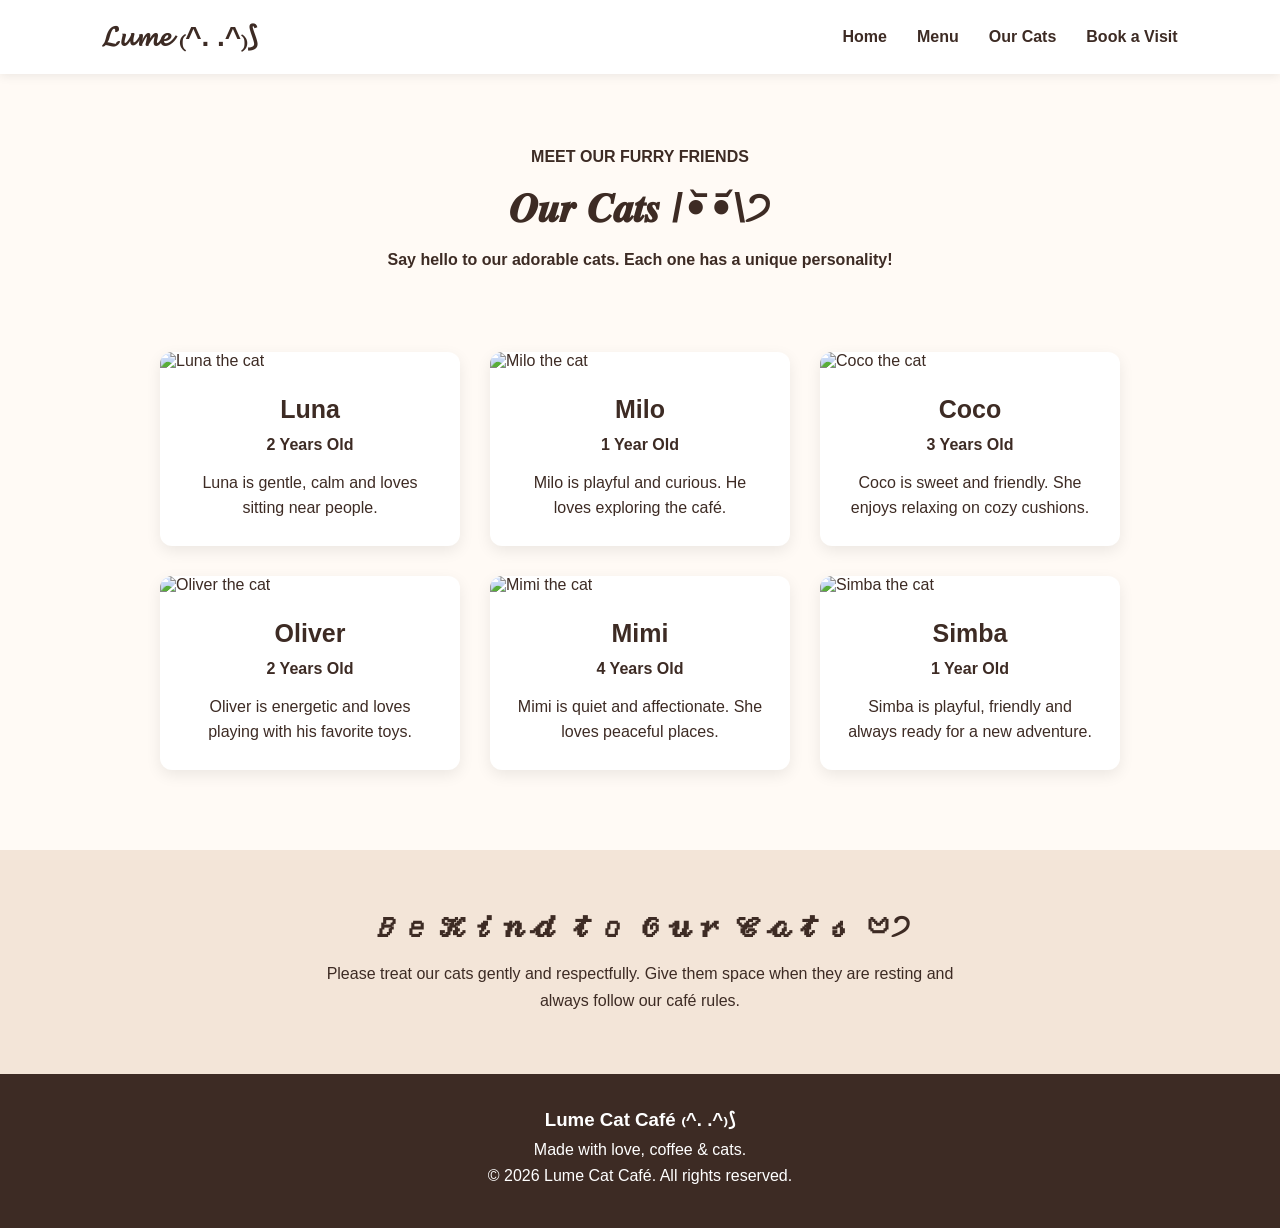
==== cats.html @ 318d677d "Add files via upload" ====
<!DOCTYPE html>
<html lang="en">

<head>
    <meta charset="UTF-8">
    <meta name="viewport" content="width=device-width, initial-scale=1.0">
    <title>Our Cats | Lume Cat Café</title>
    <link rel="stylesheet" href="style.css">
</head>
 
<body>

    <!-- Navbar -->
    <header>
        <nav class="navbar">
            <h1 class="logo">𝓛𝓾𝓶𝓮 ₍^. .^₎⟆</h1>
            <ul class="nav-links">
                <a href="index.html">Home</a>
                <a href="menu.html">Menu</a>
                <a href="cats.html">Our Cats</a>
                <a href="booking.html">Book a Visit</a>
            </ul>
        </nav>
    </header> 
    <!-- Page heading -->
    <section class="page-header">
        <h4>MEET OUR FURRY FRIENDS</h4>
        <h2>𝑶𝒖𝒓 𝑪𝒂𝒕𝒔 /•᷅‎‎•᷄\੭</h2>
        <h4>Say hello to our adorable cats. Each one has a unique personality!</h4>
    </section>
    <!-- Cat cards -->
    <section class="cats-section">
        <div class="cat-cards">

            <div class="cat-card">
                <img src="images/cat1.jpg" alt="Luna the cat">
                <div class="cat-info">
                    <h3>Luna</h3>
                    <p class="cat-age">2 Years Old</p>
                    <p>Luna is gentle, calm and loves sitting near people.</p>
                </div>
            </div>

            <div class="cat-card">
                <img src="images/cat2.jpg" alt="Milo the cat">
                <div class="cat-info">
                    <h3>Milo</h3>
                    <p class="cat-age">1 Year Old</p>
                    <p>Milo is playful and curious. He loves exploring the café.</p>
                </div>
            </div>

            <div class="cat-card">
                <img src="images/cat3.jpg" alt="Coco the cat">
                <div class="cat-info">
                    <h3>Coco</h3>
                    <p class="cat-age">3 Years Old</p>
                    <p>Coco is sweet and friendly. She enjoys relaxing on cozy cushions.</p>
                </div>
            </div>

            <div class="cat-card">
                <img src="images/cat4.jpg" alt="Oliver the cat">
                <div class="cat-info">
                    <h3>Oliver</h3>
                    <p class="cat-age">2 Years Old</p>
                    <p>Oliver is energetic and loves playing with his favorite toys.</p>
                </div>
            </div>

            <div class="cat-card">
                <img src="images/cat5.jpg" alt="Mimi the cat">
                <div class="cat-info">
                    <h3>Mimi</h3>
                    <p class="cat-age">4 Years Old</p>
                    <p>Mimi is quiet and affectionate. She loves peaceful places.</p>
                </div>
            </div>

            <div class="cat-card">
                <img src="images/cat6.jpg" alt="Simba the cat">
                <div class="cat-info">
                    <h3>Simba</h3>
                    <p class="cat-age">1 Year Old</p>
                    <p>Simba is playful, friendly and always ready for a new adventure.</p>
                </div>
            </div>
        </div>
    </section>


    <!-- Cat café rules -->
    <section class="cat-rules">
        <h2>𝐵𝑒 𝒦𝒾𝓃𝒹 𝓉𝑜 𝒪𝓊𝓇 𝒞𝒶𝓉𝓈 𑄝੭</h2>
        <p>
            Please treat our cats gently and respectfully. Give them space
            when they are resting and always follow our café rules.
        </p>
    </section>
    <!-- Footer -->
    <footer>
        <h3>Lume Cat Café ₍^. .^₎⟆</h3>
        <p>Made with love, coffee & cats.</p>
        <p>© 2026 Lume Cat Café. All rights reserved.</p>
    </footer>

</body>
</html>
---- style.css ----
/* ===================================
   LUME CAT CAFE - style.css
   =================================== */

/* ---------- 1. Basic setup (sab pages par lagta hai) ---------- */
* {
    margin: 0;
    padding: 0;
    box-sizing: border-box;
}

body {
    font-family: Arial, sans-serif;
    background-color: #fffaf5;
    color: #3d2b24;
}


/* ---------- 2. Navbar ---------- */
header {
    background-color: white;
    padding: 20px 8%;
    box-shadow: 0 2px 10px rgba(0, 0, 0, 0.08);
}

.navbar {
    display: flex;
    justify-content: space-between;
    align-items: center;
}

.logo {
    font-size: 28px;
}

.nav-links {
    display: flex;
    list-style: none;
    gap: 30px;
}

.nav-links a {
    text-decoration: none;
    color: #3d2b24;
    font-weight: bold;
}

.nav-links a:hover {
    color: #b47750;
}


/* ---------- 3. Buttons (sab buttons ek jaisi) ---------- */
.btn,
button {
    display: inline-block;
    background-color: #8b5e3c;
    color: white;
    border: none;
    border-radius: 5px;
    padding: 12px 24px;
    font-size: 16px;
    text-decoration: none;
    cursor: pointer;
}

.btn:hover,
button:hover {
    background-color: #65432c;
}

.btn {
    margin-right: 15px;
}

/* Hero ki doosri button ka alag color */
.second-btn,
.second-btn:hover {
    background-color: #d6a77a;
}


/* ---------- 4. Cards (white boxes jo sab pages par use hote hain) ---------- */
.card,
.menu-card,
.cat-card,
.booking-form {
    background-color: white;
    border-radius: 10px;
    box-shadow: 0 5px 15px rgba(0, 0, 0, 0.08);
}


/* ---------- 5. Page heading (Menu, Cats, Booking pages) ---------- */
.page-header {
    text-align: center;
    padding: 70px 20px 40px;
}

.page-header h2 {
    font-size: 40px;
    margin: 15px 0;
}

.page-header h4,
.page-header p {
    line-height: 1.6;
}


/* ---------- 6. Home page ---------- */

/* Hero (bari picture wala hissa) */
.hero {
    min-height: 600px;
    display: flex;
    align-items: center;
    padding: 60px 8%;
    background-image: linear-gradient(rgba(255, 250, 245, 0.5), rgba(255, 250, 245, 0.55)),
        url(https://up.yimg.com/ib/th/id/OIP.DXZ12toDm68jJWJxAysNzAHaE8?pid=Api&rs=1&c=1&qlt=95&w=183&h=122);
    background-size: cover;
    background-position: center;
}

.hero-text {
    max-width: 550px;
}

.hero .small-heading {
    font-size: 14px;
    letter-spacing: 3px;
    margin-bottom: 15px;
}

.hero h2 {
    font-size: 60px;
    line-height: 1.2;
    margin-bottom: 20px;
}

.hero h3 {
    font-size: 18px;
    line-height: 1.7;
    margin-bottom: 20px;
}

/* About */
.about {
    padding: 80px 8%;
    text-align: center;
}

.about-text {
    max-width: 750px;
    margin: auto;
}

.about h2,
.featured h2 {
    font-size: 35px;
    margin-bottom: 20px;
}

.about p {
    line-height: 1.8;
    margin-bottom: 15px;
}

/* "Why visit Lume" 3 cards */
.featured {
    padding: 70px 8%;
    text-align: center;
    background-color: #f3e5d8;
}

.cards {
    display: flex;
    justify-content: center;
    gap: 25px;
}

.card {
    width: 300px;
    padding: 35px 25px;
}

.icon {
    font-size: 45px;
    margin-bottom: 15px;
}

.card h3 {
    margin-bottom: 12px;
}

.card p {
    line-height: 1.6;
}


/* ---------- 7. Menu page ---------- */
.menu-section {
    padding: 50px 8%;
    text-align: center;
}

.menu-section h2 {
    font-size: 30px;
    margin-bottom: 30px;
}

.menu-items {
    display: flex;
    justify-content: center;
    flex-wrap: wrap;
    gap: 25px;
}

.menu-card {
    width: 280px;
    padding: 30px 20px;
}

.menu-card h3 {
    margin-bottom: 12px;
}

.menu-card p {
    line-height: 1.6;
    margin-bottom: 15px;
}

.menu-card span {
    display: block;
    font-weight: bold;
    font-size: 18px;
    margin-bottom: 15px;
}

/* Cart */
.cart {
    text-align: center;
    background-color: #f3e5d8;
    padding: 50px 20px;
}

.cart h2 {
    margin-bottom: 15px;
}

#cart-items {
    list-style: none;
    line-height: 1.8;
}

#cart-total {
    font-weight: bold;
    font-size: 20px;
    margin: 10px 0 20px;
}


/* ---------- 8. Cats page ---------- */
.cats-section {
    padding: 40px 8% 80px;
}

.cat-cards {
    display: flex;
    justify-content: center;
    flex-wrap: wrap;
    gap: 30px;
}

.cat-card {
    width: 300px;
    border-radius: 12px;
    overflow: hidden;
}

.cat-card img {
    width: 100%;
    height: 250px;
    object-fit: cover;
}

.cat-info {
    padding: 25px;
    text-align: center;
}

.cat-info h3 {
    font-size: 25px;
    margin-bottom: 8px;
}

.cat-age {
    font-weight: bold;
    margin-bottom: 12px;
}

.cat-info p {
    line-height: 1.6;
}

.cat-rules {
    background-color: #f3e5d8;
    text-align: center;
    padding: 60px 20px;
}

.cat-rules h2 {
    font-size: 30px;
    margin-bottom: 15px;
}

.cat-rules p {
    max-width: 650px;
    margin: auto;
    line-height: 1.7;
}


/* ---------- 9. Booking page ---------- */
.booking-section {
    padding: 40px 20px 80px;
}

.booking-form {
    max-width: 600px;
    margin: auto;
    padding: 40px;
    border-radius: 12px;
}

.booking-form h2 {
    text-align: center;
    font-size: 28px;
    margin-bottom: 30px;
}

.booking-form label {
    display: block;
    font-weight: bold;
    margin-bottom: 8px;
}

.booking-form input,
.booking-form select,
.booking-form textarea {
    width: 100%;
    padding: 12px;
    margin-bottom: 20px;
    border: 1px solid #d6c4b5;
    border-radius: 5px;
    font-size: 15px;
    font-family: Arial, sans-serif;
}

.booking-form button {
    width: 100%;
}

#booking-message {
    margin-top: 20px;
    text-align: center;
    font-weight: bold;
    line-height: 1.6;
}


/* ---------- 10. Footer ---------- */
footer {
    background-color: #3d2b24;
    color: white;
    text-align: center;
    padding: 35px;
}

footer h3 {
    margin-bottom: 10px;
}

footer p {
    margin: 8px;
}


/* ---------- 11. Mobile screen (responsive) ---------- */
@media (max-width: 768px) {

    .navbar {
        flex-direction: column;
        gap: 20px;
    }

    .nav-links {
        flex-wrap: wrap;
        justify-content: center;
        gap: 15px;
    }

    .hero {
        min-height: 500px;
        justify-content: center;
        text-align: center;
    }

    .hero h2 {
        font-size: 42px;
    }

    .page-header h2 {
        font-size: 32px;
    }

    .cards {
        flex-direction: column;
        align-items: center;
    }

    .card,
    .menu-card,
    .cat-card {
        width: 90%;
    }

    .booking-form {
        padding: 25px;
    }
}
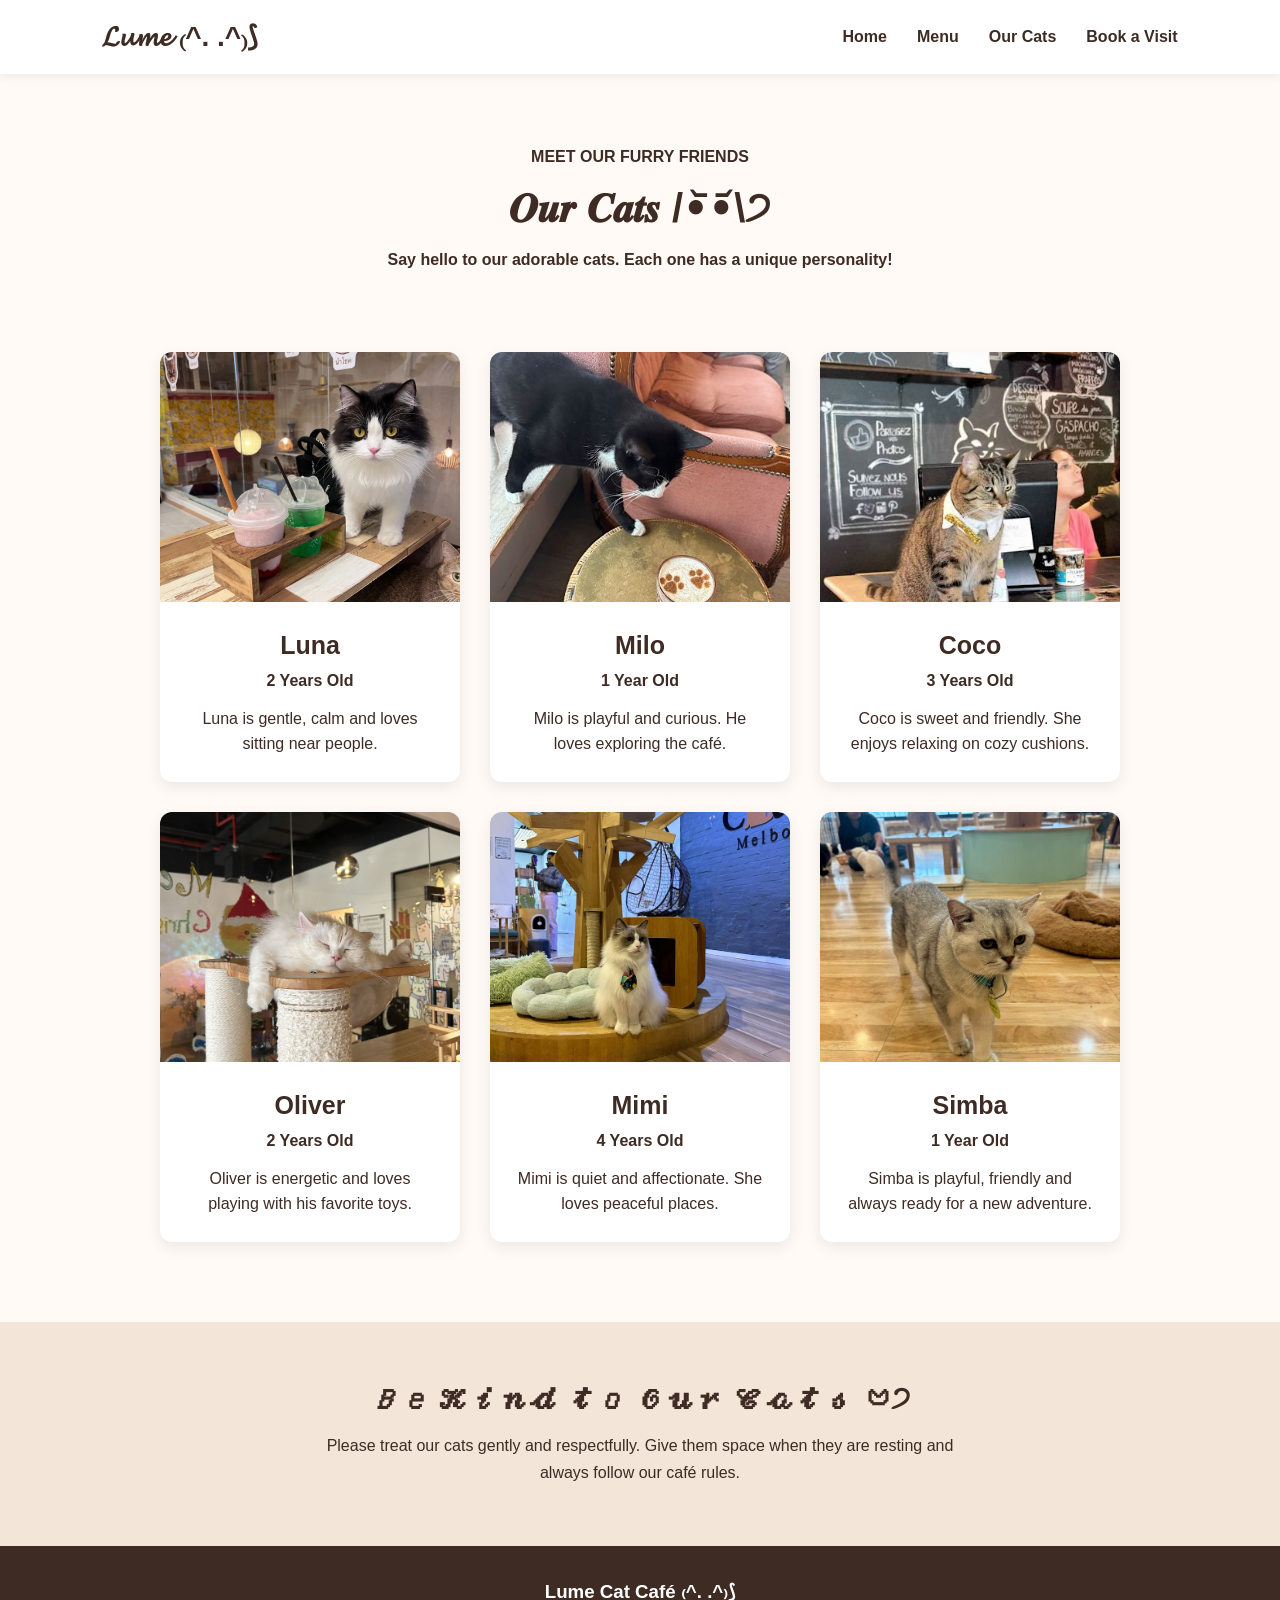
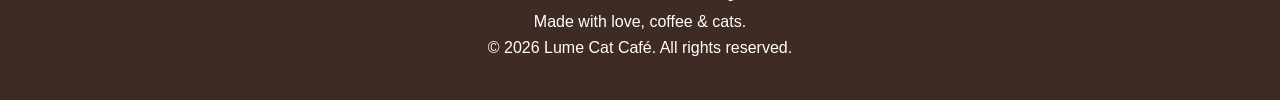
==== commit ef313086: "Fix image source paths for cat cards Updated image source paths for cat images to use relative paths" ====
--- a/cats.html
+++ b/cats.html
@@ -33,7 +33,7 @@
         <div class="cat-cards">
 
             <div class="cat-card">
-                <img src="images/cat1.jpg" alt="Luna the cat">
+                <img src="cat1.jpg" alt="Luna the cat">
                 <div class="cat-info">
                     <h3>Luna</h3>
                     <p class="cat-age">2 Years Old</p>
@@ -42,7 +42,7 @@
             </div>
 
             <div class="cat-card">
-                <img src="images/cat2.jpg" alt="Milo the cat">
+                <img src="cat2.jpg" alt="Milo the cat">
                 <div class="cat-info">
                     <h3>Milo</h3>
                     <p class="cat-age">1 Year Old</p>
@@ -51,7 +51,7 @@
             </div>
 
             <div class="cat-card">
-                <img src="images/cat3.jpg" alt="Coco the cat">
+                <img src="cat3.jpg" alt="Coco the cat">
                 <div class="cat-info">
                     <h3>Coco</h3>
                     <p class="cat-age">3 Years Old</p>
@@ -60,7 +60,7 @@
             </div>
 
             <div class="cat-card">
-                <img src="images/cat4.jpg" alt="Oliver the cat">
+                <img src="cat4.jpg" alt="Oliver the cat">
                 <div class="cat-info">
                     <h3>Oliver</h3>
                     <p class="cat-age">2 Years Old</p>
@@ -69,7 +69,7 @@
             </div>
 
             <div class="cat-card">
-                <img src="images/cat5.jpg" alt="Mimi the cat">
+                <img src="cat5.jpg" alt="Mimi the cat">
                 <div class="cat-info">
                     <h3>Mimi</h3>
                     <p class="cat-age">4 Years Old</p>
@@ -78,7 +78,7 @@
             </div>
 
             <div class="cat-card">
-                <img src="images/cat6.jpg" alt="Simba the cat">
+                <img src="cat6.jpg" alt="Simba the cat">
                 <div class="cat-info">
                     <h3>Simba</h3>
                     <p class="cat-age">1 Year Old</p>
